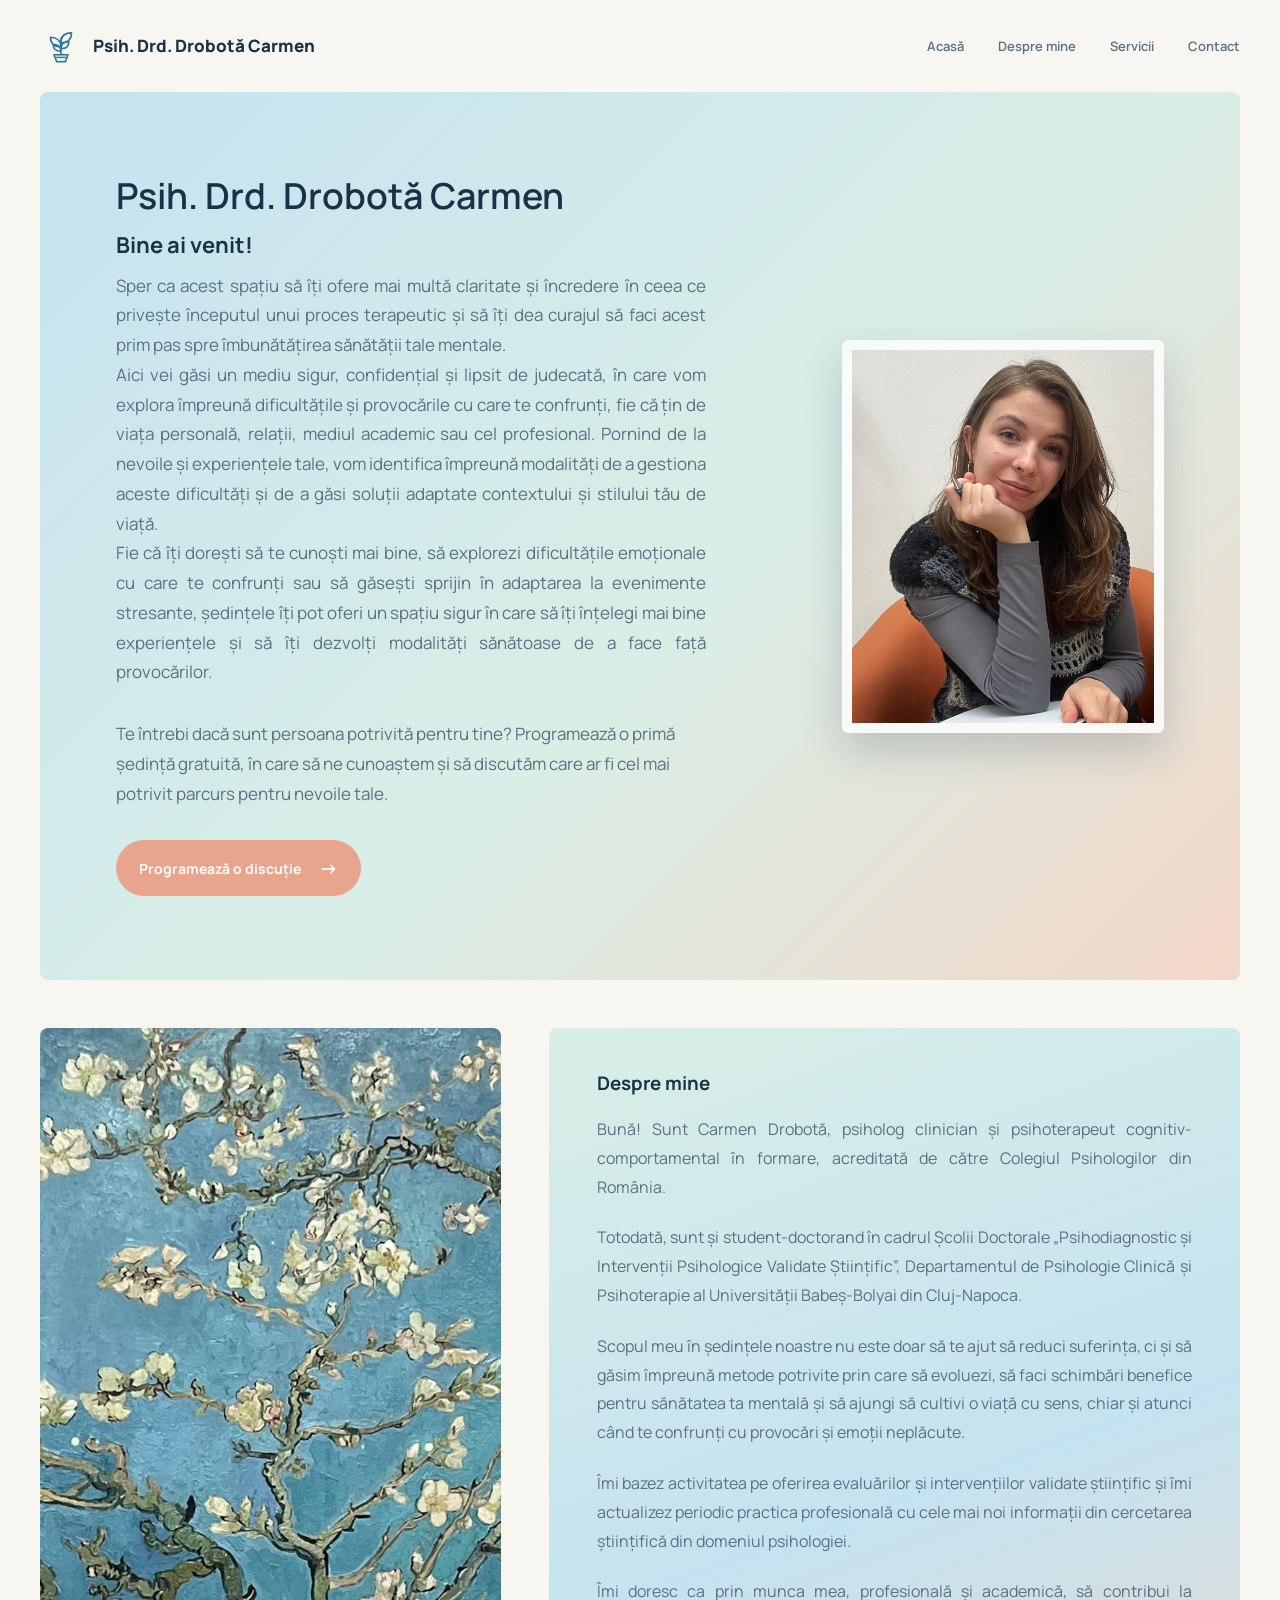
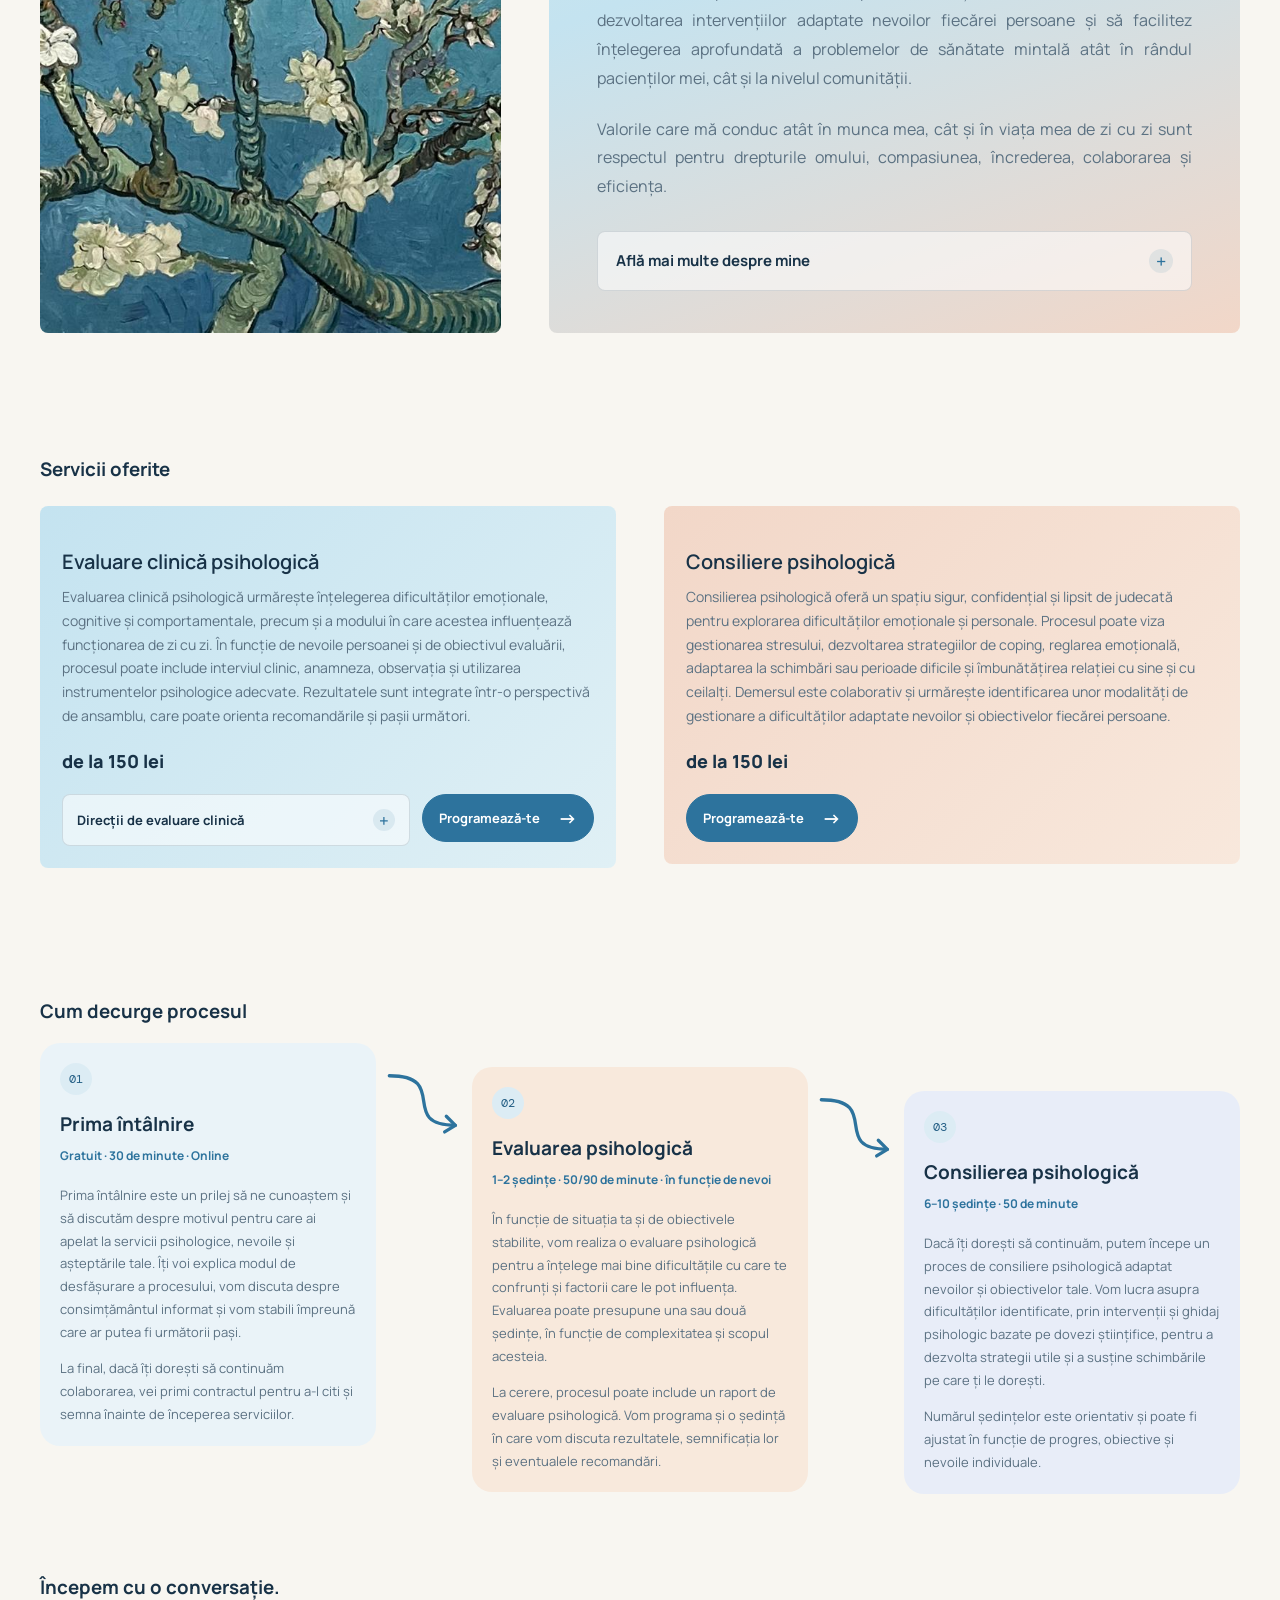
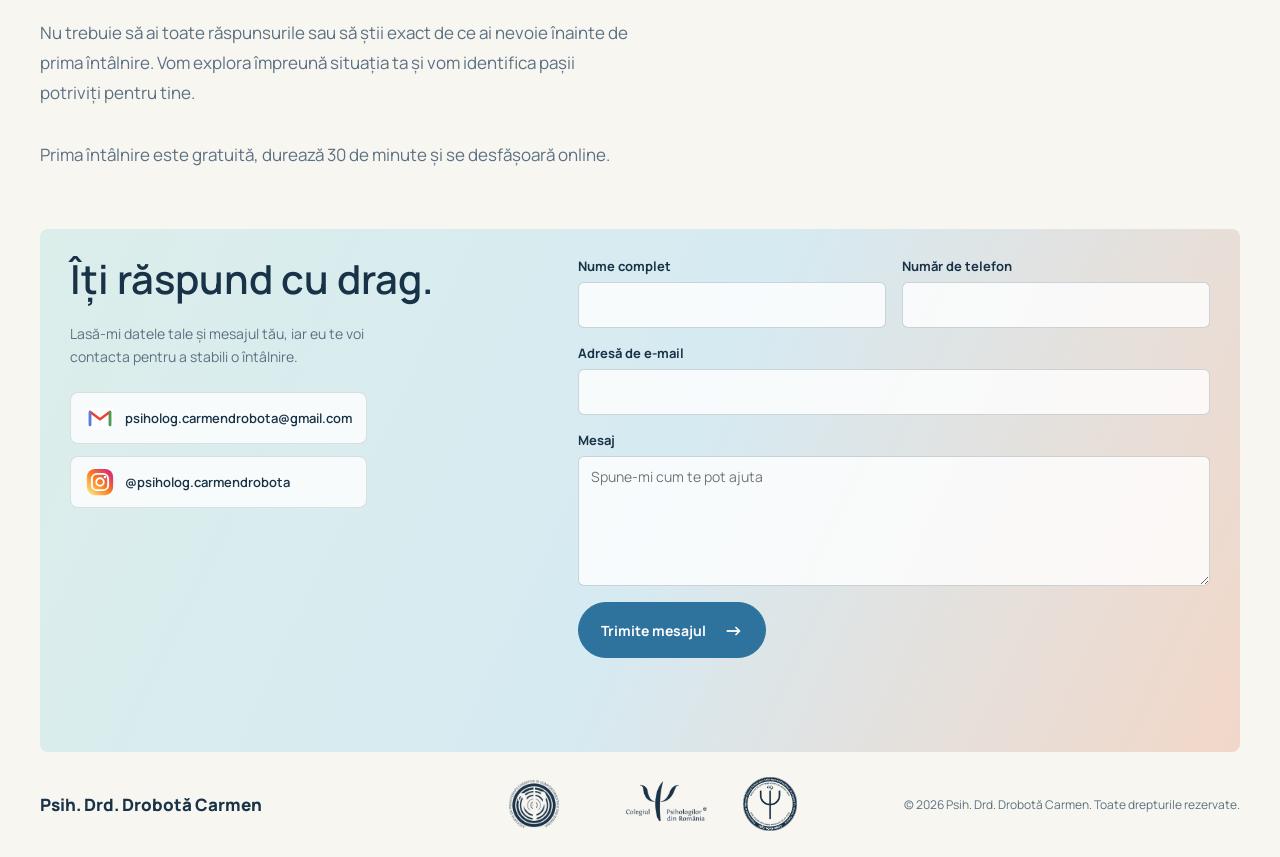
==== index.html @ e12f10bd "Initial commit" ====
<!doctype html>
<html lang="ro">
<head>
  <meta charset="utf-8">
  <meta name="viewport" content="width=device-width, initial-scale=1">
  <meta name="description" content="Sprijin psihologic într-un spațiu sigur și fără judecată.">
  <title>Psih. Drd. Drobotă Carmen</title>
  <link rel="stylesheet" href="css/styles.css">
  <script src="js/script.js" defer></script>
</head>
<body class="single-page">
  <header class="site-header">
    <a class="wordmark" href="#home" aria-label="Psih. Drd. Drobotă Carmen - pagina principală"><svg class="wordmark-plant" viewBox="0 0 48 48" aria-hidden="true"><path d="M24 34V15M24 25c-8 0-12-4-12-11 7 0 12 4 12 11ZM24 20c0-7 4-11 12-11 0 7-4 11-12 11ZM24 30c-6 0-9-3-9-8 5 0 9 3 9 8ZM24 27c0-5 3-8 9-8 0 5-3 8-9 8Z" fill="none" stroke="#2d739d" stroke-linecap="round" stroke-linejoin="round" stroke-width="1.8"/><path d="m16 34 3 8h10l3-8H16Z" fill="#d9eee6" stroke="#2d739d" stroke-linejoin="round" stroke-width="1.8"/><path d="M19 37h10" fill="none" stroke="#2d739d" stroke-linecap="round" stroke-width="1.4"/></svg><span class="wordmark-name">Psih. Drd. Drobotă Carmen</span></a>
    <button class="menu-toggle" type="button" aria-expanded="false" aria-controls="primary-navigation">
      <span class="menu-toggle-label">Meniu</span>
      <span class="menu-toggle-icon" aria-hidden="true"></span>
    </button>
    <nav class="primary-navigation" id="primary-navigation" aria-label="Navigare principală">
      <a href="#home">Acasă</a>
      <a href="#about">Despre mine</a>
      <a href="#services">Servicii</a>
      <a href="#contact">Contact</a>
    </nav>
  </header>

  <main>
    <section class="page-intro home-intro" id="home">
      <div class="home-copy">
        <h2 data-reveal="left">Psih. Drd. Drobotă Carmen</h2>
        <p class="home-welcome">Bine ai venit!</p>
        <div class="home-description" data-reveal>
          <p class="intro-copy">Sper ca acest spațiu să îți ofere mai multă claritate și încredere în ceea ce privește începutul unui proces terapeutic și să îți dea curajul să faci acest prim pas spre îmbunătățirea sănătății tale mentale.</p>
          <p class="intro-copy">Aici vei găsi un mediu sigur, confidențial și lipsit de judecată, în care vom explora împreună dificultățile și provocările cu care te confrunți, fie că țin de viața personală, relații, mediul academic sau cel profesional. Pornind de la nevoile și experiențele tale, vom identifica împreună modalități de a gestiona aceste dificultăți și de a găsi soluții adaptate contextului și stilului tău de viață.</p>
          <p class="intro-copy">Fie că îți dorești să te cunoști mai bine, să explorezi dificultățile emoționale cu care te confrunți sau să găsești sprijin în adaptarea la evenimente stresante, ședințele îți pot oferi un spațiu sigur în care să îți înțelegi mai bine experiențele și să îți dezvolți modalități sănătoase de a face față provocărilor.</p>
        </div>
        <p class="intro-copy" data-reveal>Te întrebi dacă sunt persoana potrivită pentru tine? Programează o primă ședință gratuită, în care să ne cunoaștem și să discutăm care ar fi cel mai potrivit parcurs pentru nevoile tale.</p>
        <a class="text-link" data-reveal href="#contact-form">Programează o discuție <span aria-hidden="true">→</span></a>
      </div>
      <img class="portrait-image" data-reveal="right" src="images/IMG_1.jpeg" alt="Psih. Drd. Drobotă Carmen, psiholog">
    </section>

    <div class="about-layout" id="about">
      <img class="about-image" data-reveal="left" src="images/IMG_3.jpeg" alt="Pictură cu ramuri înflorite pe fundal albastru">
      <section class="page-intro about-intro" data-reveal>
        <h3>Despre mine</h3>
        <div class="about-biography">
          <p>Bună! Sunt Carmen Drobotă, psiholog clinician și psihoterapeut cognitiv-comportamental în formare, acreditată de către Colegiul Psihologilor din România.</p>
          <p>Totodată, sunt și student-doctorand în cadrul Școlii Doctorale „Psihodiagnostic și Intervenții Psihologice Validate Științific”, Departamentul de Psihologie Clinică și Psihoterapie al Universității Babeș-Bolyai din Cluj-Napoca.</p>
          <p>Scopul meu în ședințele noastre nu este doar să te ajut să reduci suferința, ci și să găsim împreună metode potrivite prin care să evoluezi, să faci schimbări benefice pentru sănătatea ta mentală și să ajungi să cultivi o viață cu sens, chiar și atunci când te confrunți cu provocări și emoții neplăcute.</p>
          <p>Îmi bazez activitatea pe oferirea evaluărilor și intervențiilor validate științific și îmi actualizez periodic practica profesională cu cele mai noi informații din cercetarea științifică din domeniul psihologiei.</p>
          <p>Îmi doresc ca prin munca mea, profesională și academică, să contribui la dezvoltarea intervențiilor adaptate nevoilor fiecărei persoane și să facilitez înțelegerea aprofundată a problemelor de sănătate mintală atât în rândul pacienților mei, cât și la nivelul comunității.</p>
          <p>Valorile care mă conduc atât în munca mea, cât și în viața mea de zi cu zi sunt respectul pentru drepturile omului, compasiunea, încrederea, colaborarea și eficiența.</p>
        </div>
        <div class="about-details" aria-label="Mai multe informații despre mine">
          <details class="about-detail">
            <summary>Află mai multe despre mine</summary>
            <div class="about-detail-content">
              <h4>Educație</h4>
              <p>Doctorat în psihologie – Universitatea Babeș-Bolyai, Cluj-Napoca, în curs</p>
              <p>Masterat în Tehnici Psihologice pentru Controlul Comportamentului și Dezvoltarea Potențialului Uman – Universitatea Babeș-Bolyai, 2024–2026</p>
              <p>Licență în Psihologie – Universitatea Babeș-Bolyai, 2021–2024</p>
              <h4>Formare profesională</h4>
              <p>Urmez formarea în psihoterapie cognitiv-comportamentală în cadrul Asociației de Psihoterapii Cognitive și Comportamentale din România (APCCR), cu interes pentru intervențiile validate științific și aplicarea lor în practica psihologică.</p>
              <h4>Experiență profesională</h4>
              <p>Din 2024, sunt psiholog voluntar în cadrul Clinicii Universitare de Psihologie Babeș-Bolyai PsyTech, unde mă implic în activități de evaluare psihologică și în programe de intervenție asistate de tehnologie. În acest context, am avut ocazia să lucrez cu persoane care se confruntă cu diverse dificultăți de sănătate mintală sau de adaptare la stres, în special studenți și angajați ai Universității Babeș-Bolyai. Experiența mi-a oferit oportunitatea de a contribui la sprijinirea acestora și de a mă familiariza cu modalități de intervenție psihologică bazate pe dovezi științifice.</p>
              <h4>Interese de cercetare</h4>
              <p>Interesele mele vizează înțelegerea și îmbunătățirea sănătății mintale, cu accent pe:</p>
              <ul>
                <li>Reglarea emoțională și rolul acesteia în apariția și menținerea dificultăților emoționale;</li>
                <li>Inflamația și mecanismele neuronale implicate în tulburările emoționale, precum depresia și anxietatea;</li>
                <li>Comportamentele de risc și mecanismele psihologice care contribuie la apariția acestora;</li>
                <li>Intervențiile psihologice digitale, cu accent pe dezvoltarea unor soluții accesibile, care să faciliteze accesul la servicii de sănătate mintală.</li>
              </ul>
            </div>
          </details>
        </div>
      </section>
    </div>
    <section class="content-section services-section" id="services">
      <div class="section-heading" data-reveal><h3>Servicii oferite</h3></div>
      <div class="service-grid">
        <article class="service-item" data-reveal><h3>Evaluare clinică psihologică</h3><p>Evaluarea clinică psihologică urmărește înțelegerea dificultăților emoționale, cognitive și comportamentale, precum și a modului în care acestea influențează funcționarea de zi cu zi. În funcție de nevoile persoanei și de obiectivul evaluării, procesul poate include interviul clinic, anamneza, observația și utilizarea instrumentelor psihologice adecvate. Rezultatele sunt integrate într-o perspectivă de ansamblu, care poate orienta recomandările și pașii următori.</p><p class="service-price">de la 150 lei</p><div class="service-actions"><details class="service-detail"><summary>Direcții de evaluare clinică</summary><div class="service-detail-content"><h4>Screening și evaluarea simptomelor tulburărilor mintale</h4><p>Explorarea simptomelor asociate dificultăților precum anxietatea, depresia și alte manifestări relevante clinic, cu accent pe natura, intensitatea și impactul acestora asupra vieții cotidiene. Evaluarea contribuie la clarificarea dificultăților și la identificarea nevoilor de sprijin sau a oportunității unei evaluări suplimentare.</p><h4>Evaluarea personalității și a trăsăturilor dezadaptative</h4><p>Explorarea tiparelor de gândire, emoție și comportament, a relației cu sine și cu ceilalți și a modului în care acestea influențează adaptarea personală și interpersonală. Atunci când este relevant, evaluarea poate viza trăsături asociate tulburărilor de personalitate, pentru o mai bună înțelegere a dificultăților și formularea unor recomandări adecvate.</p><h4>Evaluarea ADHD la adulți</h4><p>Investigarea dificultăților de atenție, organizare, gestionare a timpului și control al impulsurilor, prin explorarea manifestărilor din copilărie și din prezent și a impactului lor asupra funcționării cotidiene. În funcție de obiectivul evaluării, poate fi utilizat interviul structurat DIVA-5, alături de interviul clinic și analiza altor posibile explicații ale dificultăților.</p></div></details><a class="text-link service-contact-link" href="#contact-form">Programează-te <span aria-hidden="true">→</span></a></div></article>
        <article class="service-item" data-reveal><h3>Consiliere psihologică</h3><p>Consilierea psihologică oferă un spațiu sigur, confidențial și lipsit de judecată pentru explorarea dificultăților emoționale și personale. Procesul poate viza gestionarea stresului, dezvoltarea strategiilor de coping, reglarea emoțională, adaptarea la schimbări sau perioade dificile și îmbunătățirea relației cu sine și cu ceilalți. Demersul este colaborativ și urmărește identificarea unor modalități de gestionare a dificultăților adaptate nevoilor și obiectivelor fiecărei persoane.</p><p class="service-price">de la 150 lei</p><div class="service-actions"><a class="text-link service-contact-link" href="#contact-form">Programează-te <span aria-hidden="true">→</span></a></div></article>
      </div>
      <section class="process-section" aria-labelledby="process-heading">
        <div class="section-heading" data-reveal><h3 id="process-heading">Cum decurge procesul</h3></div>
        <ol class="process-steps">
          <li class="process-step" data-reveal>
            <span class="process-number" aria-hidden="true">01</span>
            <h3>Prima întâlnire</h3>
            <p class="process-meta">Gratuit · 30 de minute · Online</p>
            <p>Prima întâlnire este un prilej să ne cunoaștem și să discutăm despre motivul pentru care ai apelat la servicii psihologice, nevoile și așteptările tale. Îți voi explica modul de desfășurare a procesului, vom discuta despre consimțământul informat și vom stabili împreună care ar putea fi următorii pași.</p>
            <p>La final, dacă îți dorești să continuăm colaborarea, vei primi contractul pentru a-l citi și semna înainte de începerea serviciilor.</p>
          </li>
          <li class="process-step" data-reveal>
            <span class="process-number" aria-hidden="true">02</span>
            <h3>Evaluarea psihologică</h3>
            <p class="process-meta">1–2 ședințe · 50/90 de minute · în funcție de nevoi</p>
            <p>În funcție de situația ta și de obiectivele stabilite, vom realiza o evaluare psihologică pentru a înțelege mai bine dificultățile cu care te confrunți și factorii care le pot influența. Evaluarea poate presupune una sau două ședințe, în funcție de complexitatea și scopul acesteia.</p>
            <p>La cerere, procesul poate include un raport de evaluare psihologică. Vom programa și o ședință în care vom discuta rezultatele, semnificația lor și eventualele recomandări.</p>
          </li>
          <li class="process-step" data-reveal>
            <span class="process-number" aria-hidden="true">03</span>
            <h3>Consilierea psihologică</h3>
            <p class="process-meta">6–10 ședințe · 50 de minute </p>
            <p>Dacă îți dorești să continuăm, putem începe un proces de consiliere psihologică adaptat nevoilor și obiectivelor tale. Vom lucra asupra dificultăților identificate, prin intervenții și ghidaj psihologic bazate pe dovezi științifice, pentru a dezvolta strategii utile și a susține schimbările pe care ți le dorești.</p>
            <p>Numărul ședințelor este orientativ și poate fi ajustat în funcție de progres, obiective și nevoile individuale.</p>
          </li>
        </ol>
      </section>
    </section>

    <section class="page-intro contact-intro" id="contact">
      <h3 data-reveal="left">Începem cu o conversație.</h3>
      <p class="intro-copy" data-reveal>Nu trebuie să ai toate răspunsurile sau să știi exact de ce ai nevoie înainte de prima întâlnire. Vom explora împreună situația ta și vom identifica pașii potriviți pentru tine.</p>
      <p class="intro-copy" data-reveal>Prima întâlnire este gratuită, durează 30 de minute și se desfășoară online.</p>
    </section>
    <section class="content-section contact-section" id="contact-form">
      <div class="contact-details" data-reveal="left">
        <div class="section-heading"><h2>Îți răspund cu drag.</h2></div>
        <p class="appointment-note">Lasă-mi datele tale și mesajul tău, iar eu te voi contacta pentru a stabili o întâlnire.</p>
        <div class="contact-methods">
          <a class="contact-social-link" href="mailto:psiholog.carmendrobota@gmail.com" aria-label="Trimite e-mail la psiholog.carmendrobota@gmail.com" title="Gmail">
            <svg class="brand-logo gmail-logo" viewBox="0 0 48 48" aria-hidden="true">
              <rect x="3" y="7" width="42" height="34" rx="7" fill="#fff" />
              <path d="M8 35V14l16 12 16-12v21" fill="none" stroke="#EA4335" stroke-width="4" stroke-linecap="round" stroke-linejoin="round" />
              <path d="M8 15v20" fill="none" stroke="#4285F4" stroke-width="4" stroke-linecap="round" />
              <path d="M40 15v20" fill="none" stroke="#34A853" stroke-width="4" stroke-linecap="round" />
            </svg>
            <span>psiholog.carmendrobota@gmail.com</span>
          </a>
          <a class="contact-social-link" href="https://www.instagram.com/psiholog.carmendrobota/" target="_blank" rel="noopener noreferrer" aria-label="Instagram @psiholog.carmendrobota" title="Instagram">
            <svg class="brand-logo instagram-logo" viewBox="0 0 48 48" aria-hidden="true">
              <defs>
                <linearGradient id="instagram-gradient" x1="7" y1="41" x2="41" y2="7" gradientUnits="userSpaceOnUse">
                  <stop stop-color="#FEDA75" />
                  <stop offset="0.48" stop-color="#FA7E1E" />
                  <stop offset="1" stop-color="#D62976" />
                </linearGradient>
              </defs>
              <rect x="3" y="3" width="42" height="42" rx="13" fill="url(#instagram-gradient)" />
              <rect x="11" y="11" width="26" height="26" rx="8" fill="none" stroke="#fff" stroke-width="3" />
              <circle cx="24" cy="24" r="6" fill="none" stroke="#fff" stroke-width="3" />
              <circle cx="32" cy="16" r="2" fill="#fff" />
            </svg>
            <span>@psiholog.carmendrobota</span>
          </a>
        </div>
      </div>
      <form class="appointment-form" data-reveal="right" action="https://formsubmit.co/steopoaiea@gmail.com" method="post" novalidate>
        <input type="hidden" name="_subject" value="Mesaj nou de pe site">
        <div class="form-field">
          <label for="contact-name">Nume complet</label>
          <input id="contact-name" name="Nume" type="text" autocomplete="name" required>
          <span class="form-error" role="alert" hidden>Adaugă numele.</span>
        </div>
        <div class="form-field">
          <label for="contact-phone">Număr de telefon</label>
          <input id="contact-phone" name="Telefon" type="tel" autocomplete="tel" required>
          <span class="form-error" role="alert" hidden>Adaugă numărul de telefon.</span>
        </div>
        <div class="form-field form-field-wide">
          <label for="contact-email">Adresă de e-mail</label>
          <input id="contact-email" name="email" type="email" autocomplete="email" required>
          <span class="form-error" role="alert" hidden>Adaugă adresa de e-mail.</span>
        </div>
        <div class="form-field form-field-wide">
          <label for="contact-message">Mesaj</label>
          <textarea id="contact-message" name="Mesaj" rows="5" placeholder="Spune-mi cum te pot ajuta" required></textarea>
        </div>
        <button class="text-link form-submit" type="submit">Trimite mesajul <span aria-hidden="true">→</span></button>
        <p class="form-status form-field-wide" role="status" aria-live="polite"></p>
      </form>
    </section>
  </main>

  <footer class="site-footer">
    <a class="wordmark" href="#home"><span class="wordmark-name">Psih. Drd. Drobotă Carmen</span></a>
    <div class="footer-meta">
      <div class="footer-logos" aria-label="Logo-uri colaborări">
        <img src="images/IMG_logo_1.png" alt="Logo colaborare 1" loading="lazy">
        <img src="images/IMG_logo_2.png" alt="Logo colaborare 2" loading="lazy">
        <img src="images/IMG_logo_3.png" alt="Departamentul de Psihologie Clinică și Psihoterapie, Universitatea Babeș-Bolyai" loading="lazy">
      </div>
      <p>© <span data-year></span> Psih. Drd. Drobotă Carmen. Toate drepturile rezervate.</p>
    </div>
  </footer>
</body>
</html>
---- css/styles.css ----
@import url('https://fonts.googleapis.com/css2?family=DM+Mono:wght@400;500&family=Manrope:wght@400;500;600;700;800&display=swap');

:root {
  color-scheme: light;
  --ink: #183247;
  --muted: #5b7182;
  --paper: #f8f6f1;
  --line: #d9e0e2;
  --coral: #e8a58d;
  --accent: #2d739d;
  --panel-radius: 8px;
  --mono: 'DM Mono', monospace;
  --sans: 'Manrope', sans-serif;
}

* { box-sizing: border-box; }

html { scroll-behavior: smooth; }

body {
  margin: 0;
  color: var(--ink);
  background-color: var(--paper);
  font-family: var(--sans);
  -webkit-font-smoothing: antialiased;
}

a { color: inherit; }

.site-header, .site-footer {
  display: flex;
  align-items: center;
  justify-content: space-between;
  width: min(100% - 80px, 1280px);
  margin: 0 auto;
}

.site-header { min-height: 92px; }
.single-page .site-header { position: sticky; z-index: 10; top: 0; background: var(--paper); }
.single-page main [id] { scroll-margin-top: 110px; }
.single-page .home-intro { margin-bottom: 48px; }
.single-page .about-intro { margin-bottom: 48px; }

.wordmark { display: flex; max-width: 320px; align-items: center; gap: 11px; overflow-wrap: anywhere; font-size: 17px; font-weight: 800; line-height: 1.25; text-decoration: none; letter-spacing: 0; }
.wordmark-name { min-width: 0; }
.wordmark .wordmark-name > span { color: var(--accent); }
.wordmark-plant { display: block; width: 42px; height: 46px; flex: 0 0 42px; }

.primary-navigation { display: flex; align-items: center; gap: 34px; }
.primary-navigation a { color: var(--muted); font-size: 13px; font-weight: 600; text-decoration: none; transition: color 160ms ease; }
.primary-navigation a:hover, .primary-navigation a[aria-current="page"] { color: var(--ink); }
.primary-navigation a[aria-current="page"] { text-decoration: underline; text-decoration-color: var(--accent); text-underline-offset: 6px; }

.menu-toggle { display: none; }

.page-intro, .content-section { width: min(100% - 80px, 1280px); margin: 0 auto; }
.page-intro { padding: 118px 0 126px; border-radius: var(--panel-radius); }
.home-intro { min-height: 590px; display: grid; grid-template-columns: minmax(0, 1.35fr) minmax(280px, 0.65fr); align-items: center; gap: 56px; padding: 84px clamp(24px, 6vw, 76px); background: linear-gradient(135deg, #c4e3f0 0%, #d9eee6 56%, #f2d7c8 100%); }
.about-intro { background: linear-gradient(160deg, #d9eee6 0%, #c4e3f0 52%, #f2d7c8 100%); }
.contact-intro { border-radius: 0; background: transparent; }
.page-intro:not(.home-intro) { display: flex; min-height: 440px; flex-direction: column; align-items: flex-start; justify-content: center; padding: 72px clamp(24px, 6vw, 76px); }
.page-intro.contact-intro { min-height: 0; justify-content: flex-start; padding: 32px 0 28px; }
.about-layout { display: grid; width: min(100% - 80px, 1280px); grid-template-columns: minmax(280px, 0.8fr) minmax(0, 1.2fr); align-items: stretch; gap: 48px; margin: 0 auto 48px; }
.about-image { display: block; width: 100%; height: 100%; min-height: 640px; border-radius: var(--panel-radius); object-fit: cover; object-position: center; }
.page-intro.about-intro { width: 100%; min-height: 0; margin: 0; align-items: flex-start; padding: 42px clamp(24px, 4vw, 48px); }
.about-intro h2 { max-width: 720px; margin-bottom: 20px; font-size: clamp(38px, 5vw, 64px); }
.about-intro .intro-copy { margin-bottom: 0; }
.home-copy { max-width: 700px; min-width: 0; }
.home-copy > h2 { max-width: none; margin-bottom: 16px; font-size: clamp(18px, 2.8vw, 38px); white-space: nowrap; }
.home-description { margin-bottom: 32px; text-align: justify; }
.home-description .intro-copy { margin-bottom: 0; }
.home-intro h1 { max-width: 680px; font-size: clamp(42px, 5vw, 64px); }
.home-welcome { margin: 0 0 12px; color: var(--ink); font-size: clamp(14px, 1.8vw, 22px); font-weight: 700; line-height: 1.2; animation: welcome-slide-in 700ms ease-out both; }
@keyframes welcome-slide-in {
  from { transform: translateX(-36px); }
  to { transform: translateX(0); }
}
[data-reveal] { --reveal-delay: 0ms; }
.service-item:nth-child(2) { --reveal-delay: 100ms; }
.service-item:nth-child(3) { --reveal-delay: 200ms; }
.motion-ready [data-reveal] {
  opacity: 0;
  transform: translateY(24px);
  transition: opacity 700ms ease, transform 700ms cubic-bezier(0.2, 0.7, 0.2, 1);
  transition-delay: var(--reveal-delay);
}
.motion-ready [data-reveal="left"] { transform: translateX(-28px); }
.motion-ready [data-reveal="right"] { transform: translateX(28px); }
.motion-ready [data-reveal].is-visible { opacity: 1; transform: translate(0); }
.portrait-image { display: block; width: min(100%, 390px); aspect-ratio: 0.82; justify-self: end; border: 10px solid rgba(255, 255, 255, 0.78); border-radius: 6px; box-shadow: 0 18px 42px rgba(24, 50, 71, 0.2); object-fit: cover; object-position: center; }
.eyebrow { margin: 0 0 20px; color: #50758d; font-family: var(--mono); font-size: 11px; text-transform: uppercase; }
h1, h2, h3, p { margin-top: 0; }
h1, h2, h3, .intro-copy, .section-copy, .service-item p { overflow-wrap: anywhere; }
h1 { max-width: 820px; margin-bottom: 24px; font-size: clamp(48px, 7vw, 92px); font-weight: 600; line-height: 1.02; letter-spacing: 0; }
.page-intro:not(.home-intro) h1 { max-width: 800px; font-size: clamp(42px, 5.5vw, 68px); }
.intro-copy { max-width: 590px; margin-bottom: 32px; color: var(--muted); font-size: 17px; line-height: 1.75; }
.text-link {
  display: inline-flex;
  align-items: center;
  gap: 18px;
  padding: 14px 22px;
  border: 1px solid var(--accent);
  border-radius: 999px;
  background: var(--accent);
  color: #fff;
  font-size: 14px;
  font-weight: 700;
  text-decoration: none;
  transition: box-shadow 160ms ease, background-color 160ms ease;
}
.text-link:hover { background: #245f85; box-shadow: 0 5px 14px rgba(24, 50, 71, 0.2); }
.text-link:active { background: #1f536f; }
.text-link:focus-visible { outline: 3px solid #8ab7d2; outline-offset: 4px; }
.text-link span { color: inherit; font-size: 19px; }
.home-copy > .text-link { border-color: #e8a58d; background: #e8a58d; color: #fff; }
.home-copy > .text-link:hover { border-color: #d78d74; background: #d78d74; }

.content-section { padding: 75px 0 110px; border-top: 1px solid var(--line); }
.content-section.services-section { padding-bottom: 48px; border-top: 0; }
.services-section > .section-heading { display: block; margin-bottom: 24px; }
.services-section > .section-heading h3 { margin-bottom: 0; }
.section-heading { display: grid; grid-template-columns: minmax(130px, 0.34fr) 1fr; align-items: baseline; gap: 24px; margin-bottom: 46px; }
.section-heading .eyebrow { margin: 0; }
h2 { max-width: 650px; margin-bottom: 0; font-size: clamp(32px, 4vw, 52px); font-weight: 600; line-height: 1.12; }
.page-list { margin-left: 28%; border-top: 1px solid var(--line); }
.page-list a { display: grid; grid-template-columns: 56px 1fr 28px; align-items: center; min-height: 76px; border-bottom: 1px solid var(--line); text-decoration: none; }
.page-list a > span:first-child, .service-item > span { color: var(--muted); font-family: var(--mono); font-size: 11px; }
.page-list strong { font-size: 19px; font-weight: 600; }
.list-arrow { color: var(--accent); font-size: 20px; }

.section-copy { max-width: 620px; margin: 0 0 0 28%; padding: 24px; border-left: 4px solid var(--accent); border-radius: var(--panel-radius); background: linear-gradient(105deg, #d4e9f4, #cde7e3); color: var(--muted); font-size: 17px; line-height: 1.8; }
.about-biography { width: 100%; color: var(--muted); font-size: 16px; line-height: 1.8; text-align: justify; }
.about-biography p { margin-bottom: 22px; }
.about-biography p:last-child { margin-bottom: 0; }
.about-details { width: 100%; margin-top: 30px; }
.about-detail { overflow: hidden; border: 1px solid rgba(24, 50, 71, 0.14); border-radius: var(--panel-radius); background: rgba(255, 255, 255, 0.55); }
.about-detail summary { display: flex; min-height: 58px; align-items: center; justify-content: space-between; gap: 16px; padding: 16px 18px; color: var(--ink); font-size: 15px; font-weight: 700; cursor: pointer; list-style: none; }
.about-detail summary::-webkit-details-marker { display: none; }
.about-detail summary::after { display: grid; width: 24px; height: 24px; flex: 0 0 24px; place-items: center; border-radius: 50%; background: rgba(45, 115, 157, 0.1); color: var(--accent); content: '+'; font-size: 18px; font-weight: 500; transition: transform 180ms ease; }
.about-detail[open] summary::after { transform: rotate(45deg); }
.about-detail summary:focus-visible { outline: 3px solid var(--accent); outline-offset: -3px; }
.about-detail-content { padding: 0 18px 18px; color: var(--muted); font-size: 14px; line-height: 1.75; }
.about-detail-content h4 { margin: 18px 0 6px; color: var(--ink); font-size: 14px; }
.about-detail-content h4:first-child { margin-top: 0; }
.about-detail-content p { margin: 0 0 12px; }
.about-detail-content p:last-child { margin-bottom: 0; }
.about-detail-content ul { display: grid; gap: 8px; margin: 0; padding-left: 22px; }
.service-grid { display: grid; grid-template-columns: repeat(2, minmax(0, 1fr)); align-items: start; gap: 48px; }
.service-item { display: flex; min-width: 0; flex-direction: column; padding: 22px; border-radius: var(--panel-radius); }
.service-item { transition: transform 220ms ease, box-shadow 220ms ease; }
.service-item:hover { transform: translateY(-5px); box-shadow: 0 12px 28px rgba(24, 50, 71, 0.12); }
.motion-ready .service-item { transition: opacity 700ms ease, transform 700ms cubic-bezier(0.2, 0.7, 0.2, 1), box-shadow 220ms ease; }
.motion-ready .service-item.is-visible:hover { transform: translateY(-5px); }
.service-item:nth-child(1) { background: linear-gradient(135deg, #c4e3f0, #e0f0f5); }
.service-item:nth-child(2) { background: linear-gradient(135deg, #f2d7c8, #f8e8dc); }
.service-item:nth-child(3) { background: linear-gradient(135deg, #f2d7c8, #f8e8dc); }
.service-item h3 { margin: 20px 0 10px; font-size: 20px; font-weight: 600; }
.service-item p { margin-bottom: 0; color: var(--muted); font-size: 14px; line-height: 1.7; }
.service-detail { margin-top: 18px; border: 1px solid rgba(24, 50, 71, 0.14); border-radius: var(--panel-radius); background: rgba(255, 255, 255, 0.55); }
.service-detail summary { display: flex; min-height: 50px; align-items: center; justify-content: space-between; gap: 12px; padding: 12px 14px; color: var(--ink); font-size: 13px; font-weight: 700; cursor: pointer; list-style: none; }
.service-detail summary::-webkit-details-marker { display: none; }
.service-detail summary::after { display: grid; width: 22px; height: 22px; flex: 0 0 22px; place-items: center; border-radius: 50%; background: rgba(45, 115, 157, 0.1); color: var(--accent); content: '+'; font-size: 17px; font-weight: 500; transition: transform 180ms ease; }
.service-detail[open] summary::after { transform: rotate(45deg); }
.service-detail summary:focus-visible { outline: 3px solid var(--accent); outline-offset: -3px; }
.service-detail-content { padding: 0 14px 14px; color: var(--muted); font-size: 13px; line-height: 1.7; }
.service-detail-content h4 { margin: 16px 0 6px; color: var(--ink); font-size: 13px; }
.service-detail-content h4:first-child { margin-top: 0; }
.service-detail-content p { margin: 0 0 12px; }
.service-detail-content p:last-child { margin-bottom: 0; }
.service-actions { display: flex; align-items: flex-start; justify-content: space-between; gap: 12px; margin-top: 18px; }
.service-actions .service-detail { min-width: 0; flex: 1 1 0; margin-top: 0; }
.service-actions .service-contact-link { flex: 0 0 auto; align-self: auto; margin: 0; }
.service-item .service-price { margin-top: auto; padding-top: 18px; color: var(--ink); font-size: 18px; font-weight: 800; }
.service-contact-link { align-self: flex-end; margin-top: 16px; padding: 10px 16px; font-size: 13px; }
.process-section { margin-top: 72px; padding-top: 58px; }
.process-section > .section-heading { display: block; margin-bottom: 12px; }
.process-section > .section-heading h2 { font-size: clamp(28px, 3.4vw, 42px); }
.process-intro { max-width: 700px; margin: 0 0 30px; color: var(--muted); font-size: 15px; line-height: 1.7; }
.process-steps { --process-gap: clamp(72px, 8vw, 96px); --process-arrow-width: clamp(56px, 6vw, 78px); display: grid; grid-template-columns: repeat(3, minmax(0, min(340px, calc((100% - 2 * var(--process-gap)) / 3)))); align-items: start; gap: var(--process-gap); margin: 0; padding: 0; list-style: none; }
.process-step { position: relative; width: 100%; min-width: 0; padding: 20px; border: 0; border-radius: 20px; background: #eaf3f8; }
.process-step:nth-child(2) { background: #f8e9dc; }
.process-step:nth-child(3) { background: #e8edf8; }
.process-step:nth-child(2) { margin-top: 24px; }
.process-step:nth-child(3) { margin-top: 48px; }
.process-step:not(:last-child)::after { position: absolute; z-index: 1; top: 12px; right: auto; left: calc(100% + (var(--process-gap) - var(--process-arrow-width)) / 2); width: var(--process-arrow-width); height: 96px; background: url("data:image/svg+xml,%3Csvg xmlns='http://www.w3.org/2000/svg' viewBox='0 0 92 82' fill='none'%3E%3Cpath d='M4 8C78 8 14 68 84 68' stroke='%232d739d' stroke-width='4' stroke-linecap='round'/%3E%3Cpath d='m73 57 11 11-13 8' stroke='%232d739d' stroke-width='4' stroke-linecap='round' stroke-linejoin='round'/%3E%3C/svg%3E") center / contain no-repeat; content: ''; }
.process-number { display: grid; width: 32px; height: 32px; place-items: center; margin-bottom: 16px; border-radius: 50%; background: #dcecf4; color: #245f85; font-family: var(--mono); font-size: 12px; }
.process-step h3 { margin-bottom: 8px; font-size: 19px; font-weight: 700; }
.process-step p { margin: 0 0 14px; color: var(--muted); font-size: 13px; line-height: 1.75; }
.process-step p:last-child { margin-bottom: 0; }
.process-step .process-meta { margin-bottom: 18px; color: var(--accent); font-size: 12px; font-weight: 700; }
.contact-section { display: grid; grid-template-columns: minmax(0, 0.85fr) minmax(0, 1.15fr); align-items: start; gap: 40px; min-height: 300px; padding: 28px 30px 58px; border-top: 0; border-radius: var(--panel-radius); background: linear-gradient(115deg, #dceeea 0%, #d6eaf2 52%, #f2d7c8 100%); }
.contact-details { min-width: 0; }
.contact-details .section-heading { display: block; margin-bottom: 20px; }
.contact-details .section-heading .eyebrow { margin-bottom: 12px; }
.contact-details h2 { font-size: clamp(28px, 3.2vw, 40px); }
.appointment-note { max-width: 350px; color: var(--muted); font-size: 14px; line-height: 1.65; }
.contact-methods { display: flex; width: fit-content; max-width: 100%; flex-direction: column; align-items: stretch; gap: 12px; margin: 24px 0 0; }
.contact-social-link { display: flex; align-items: center; gap: 10px; max-width: 100%; min-height: 52px; padding: 8px 14px; border: 1px solid rgba(24, 50, 71, 0.14); border-radius: var(--panel-radius); background: rgba(255, 255, 255, 0.78); color: var(--ink); font-size: 13px; font-weight: 600; overflow-wrap: anywhere; text-decoration: none; transition: box-shadow 160ms ease; }
.contact-social-link:hover { box-shadow: 0 5px 14px rgba(24, 50, 71, 0.2); }
.contact-social-link:focus-visible { outline: 3px solid var(--accent); outline-offset: 3px; }
.brand-logo { display: block; flex: 0 0 30px; width: 30px; height: 30px; }
.appointment-form { display: grid; min-width: 0; grid-template-columns: repeat(2, minmax(0, 1fr)); gap: 16px; }
.footer-meta { display: contents; }
.footer-logos { display: flex; align-items: center; justify-content: center; gap: 14px; }
.footer-logos img { display: block; width: auto; max-width: 130px; max-height: 54px; height: auto; object-fit: contain; }
.form-field { display: grid; min-width: 0; align-content: start; gap: 7px; }
.form-field label { font-size: 13px; font-weight: 700; }
.form-error { color: #9e3d35; font-size: 12px; }
.form-field input, .form-field textarea { width: 100%; min-width: 0; min-height: 46px; padding: 10px 12px; border: 1px solid rgba(24, 50, 71, 0.2); border-radius: 6px; background: rgba(255, 255, 255, 0.8); color: var(--ink); font: 14px var(--sans); }
.form-field textarea { min-height: 130px; resize: vertical; }
.form-field input:focus-visible, .form-field textarea:focus-visible { outline: 2px solid var(--accent); outline-offset: 2px; }
.form-field-wide { grid-column: 1 / -1; }
.form-submit { justify-self: start; font-family: var(--sans); cursor: pointer; }
.form-submit:disabled { cursor: wait; opacity: 0.7; }
.form-status { min-height: 1.5em; margin: 0; color: var(--muted); font-size: 13px; line-height: 1.5; }
.form-status[data-state="success"] { color: #286b50; }
.form-status[data-state="error"] { color: #9e3d35; }
.contact-page .site-header, .contact-page .site-footer { border-color: transparent; }

.site-footer { display: grid; grid-template-columns: minmax(0, 1fr) auto minmax(0, 1fr); min-height: 105px; }
.site-footer .footer-logos { grid-column: 2; }
.site-footer p { grid-column: 3; justify-self: end; }
.site-footer p { margin: 0; color: var(--muted); font-size: 12px; }

@media (max-width: 860px) {
  .site-footer { display: flex; flex-direction: column; justify-content: center; gap: 16px; padding: 24px 0; }
  .footer-meta { display: flex; flex-direction: column; align-items: center; gap: 12px; }
  .service-grid { gap: 24px; }
  .process-steps { --process-gap: 28px; grid-template-columns: 1fr; }
  .process-step:nth-child(2), .process-step:nth-child(3) { margin-top: 0; }
  .process-step:not(:last-child)::after { top: auto; right: auto; bottom: -27px; left: 22px; width: 22px; height: 26px; background: url("data:image/svg+xml,%3Csvg xmlns='http://www.w3.org/2000/svg' viewBox='0 0 22 26' fill='none'%3E%3Cpath d='M11 2v20m-7-7 7 7 7-7' stroke='%232d739d' stroke-width='2.5' stroke-linecap='round' stroke-linejoin='round'/%3E%3C/svg%3E") center / contain no-repeat; content: ''; }
  .site-header { position: relative; min-height: 74px; }
  .menu-toggle { display: inline-flex; align-items: center; gap: 10px; padding: 10px 0 10px 12px; border: 0; background: transparent; color: var(--ink); font: 600 13px var(--sans); cursor: pointer; }
  .menu-toggle-icon, .menu-toggle-icon::before, .menu-toggle-icon::after { display: block; width: 17px; height: 1px; background: currentColor; }
  .menu-toggle-icon { position: relative; }
  .menu-toggle-icon::before, .menu-toggle-icon::after { position: absolute; left: 0; content: ''; }
  .menu-toggle-icon::before { top: -5px; }
  .menu-toggle-icon::after { top: 5px; }
  .primary-navigation { position: absolute; z-index: 2; top: 73px; right: -20px; left: -20px; display: none; align-items: stretch; gap: 0; padding: 8px 20px 18px; border-bottom: 1px solid var(--line); background: var(--paper); }
  .primary-navigation.is-open { display: flex; flex-direction: column; }
  .primary-navigation a { padding: 13px 0; border-top: 1px solid var(--line); }
  .page-list, .section-copy, .service-grid, .contact-methods { margin-left: 0; }
  .about-layout { width: min(100% - 40px, 700px); grid-template-columns: 1fr; gap: 24px; }
  .about-image { height: 280px; min-height: 0; }
  .page-intro.about-intro { width: 100%; margin: 0; padding: 36px 24px; }
}

@media (max-width: 700px) {
  .site-header, .site-footer, .page-intro, .content-section { width: min(100% - 40px, 1280px); }
  .site-header { position: relative; min-height: 74px; }
  .single-page .site-header { position: sticky; }
  .single-page main [id] { scroll-margin-top: 90px; }
  .menu-toggle { display: inline-flex; align-items: center; gap: 10px; padding: 10px 0 10px 12px; border: 0; background: transparent; color: var(--ink); font: 600 13px var(--sans); cursor: pointer; }
  .menu-toggle-icon, .menu-toggle-icon::before, .menu-toggle-icon::after { display: block; width: 17px; height: 1px; background: currentColor; }
  .menu-toggle-icon { position: relative; }
  .menu-toggle-icon::before, .menu-toggle-icon::after { position: absolute; left: 0; content: ''; }
  .menu-toggle-icon::before { top: -5px; }
  .menu-toggle-icon::after { top: 5px; }
  .primary-navigation { position: absolute; z-index: 2; top: 73px; right: -20px; left: -20px; display: none; align-items: stretch; gap: 0; padding: 8px 20px 18px; border-bottom: 1px solid var(--line); background: var(--paper); }
  .primary-navigation.is-open { display: flex; flex-direction: column; }
  .primary-navigation a { padding: 13px 0; border-top: 1px solid var(--line); }
  .page-intro { padding: 86px 0 92px; }
  .page-intro:not(.home-intro) { min-height: 0; padding: 58px 24px 64px; }
  .page-intro.contact-intro { padding: 28px 0 20px; }
  .about-intro > .eyebrow { margin-top: 0; }
  .home-intro { min-height: 0; grid-template-columns: 1fr; gap: 42px; padding: 86px 24px 92px; }
  .home-copy > h2 { font-size: clamp(14px, 5vw, 27px); }
  .home-intro h1 { font-size: clamp(38px, 11vw, 54px); }
  .portrait-image { width: min(100%, 340px); aspect-ratio: 0.95; justify-self: center; }
  .wordmark { max-width: 225px; gap: 8px; font-size: 14px; }
  .wordmark-plant { width: 36px; height: 40px; flex-basis: 36px; }
  h1 { font-size: clamp(46px, 14vw, 68px); }
  .page-intro:not(.home-intro) h1 { font-size: clamp(36px, 10vw, 48px); }
  .intro-copy { font-size: 15px; }
  .content-section { padding: 55px 0 76px; }
  .contact-section { display: block; padding: 20px 22px 32px; }
  .appointment-form { grid-template-columns: 1fr; margin-top: 32px; }
  .section-heading { display: block; margin-bottom: 32px; }
  .section-heading .eyebrow { margin-bottom: 15px; }
  h2 { font-size: 36px; }
  .page-list, .section-copy, .service-grid, .contact-methods { margin-left: 0; }
  .about-biography { font-size: 15px; }
  .service-grid { grid-template-columns: 1fr; gap: 24px; }
  .service-item { min-height: 150px; }
  .service-actions { flex-direction: column; align-items: stretch; }
  .service-actions .service-contact-link { align-self: flex-start; }
  .site-footer { min-height: 92px; gap: 20px; }
  .site-footer .wordmark { width: max-content; max-width: none; font-size: 12px; white-space: nowrap; }
  .site-footer p { max-width: none; font-size: clamp(8px, 2.7vw, 10px); text-align: center; white-space: nowrap; line-height: 1.6; }
}

@media (prefers-reduced-motion: reduce) {
  *, *::before, *::after { scroll-behavior: auto !important; transition-duration: 0.01ms !important; animation-duration: 0.01ms !important; }
}
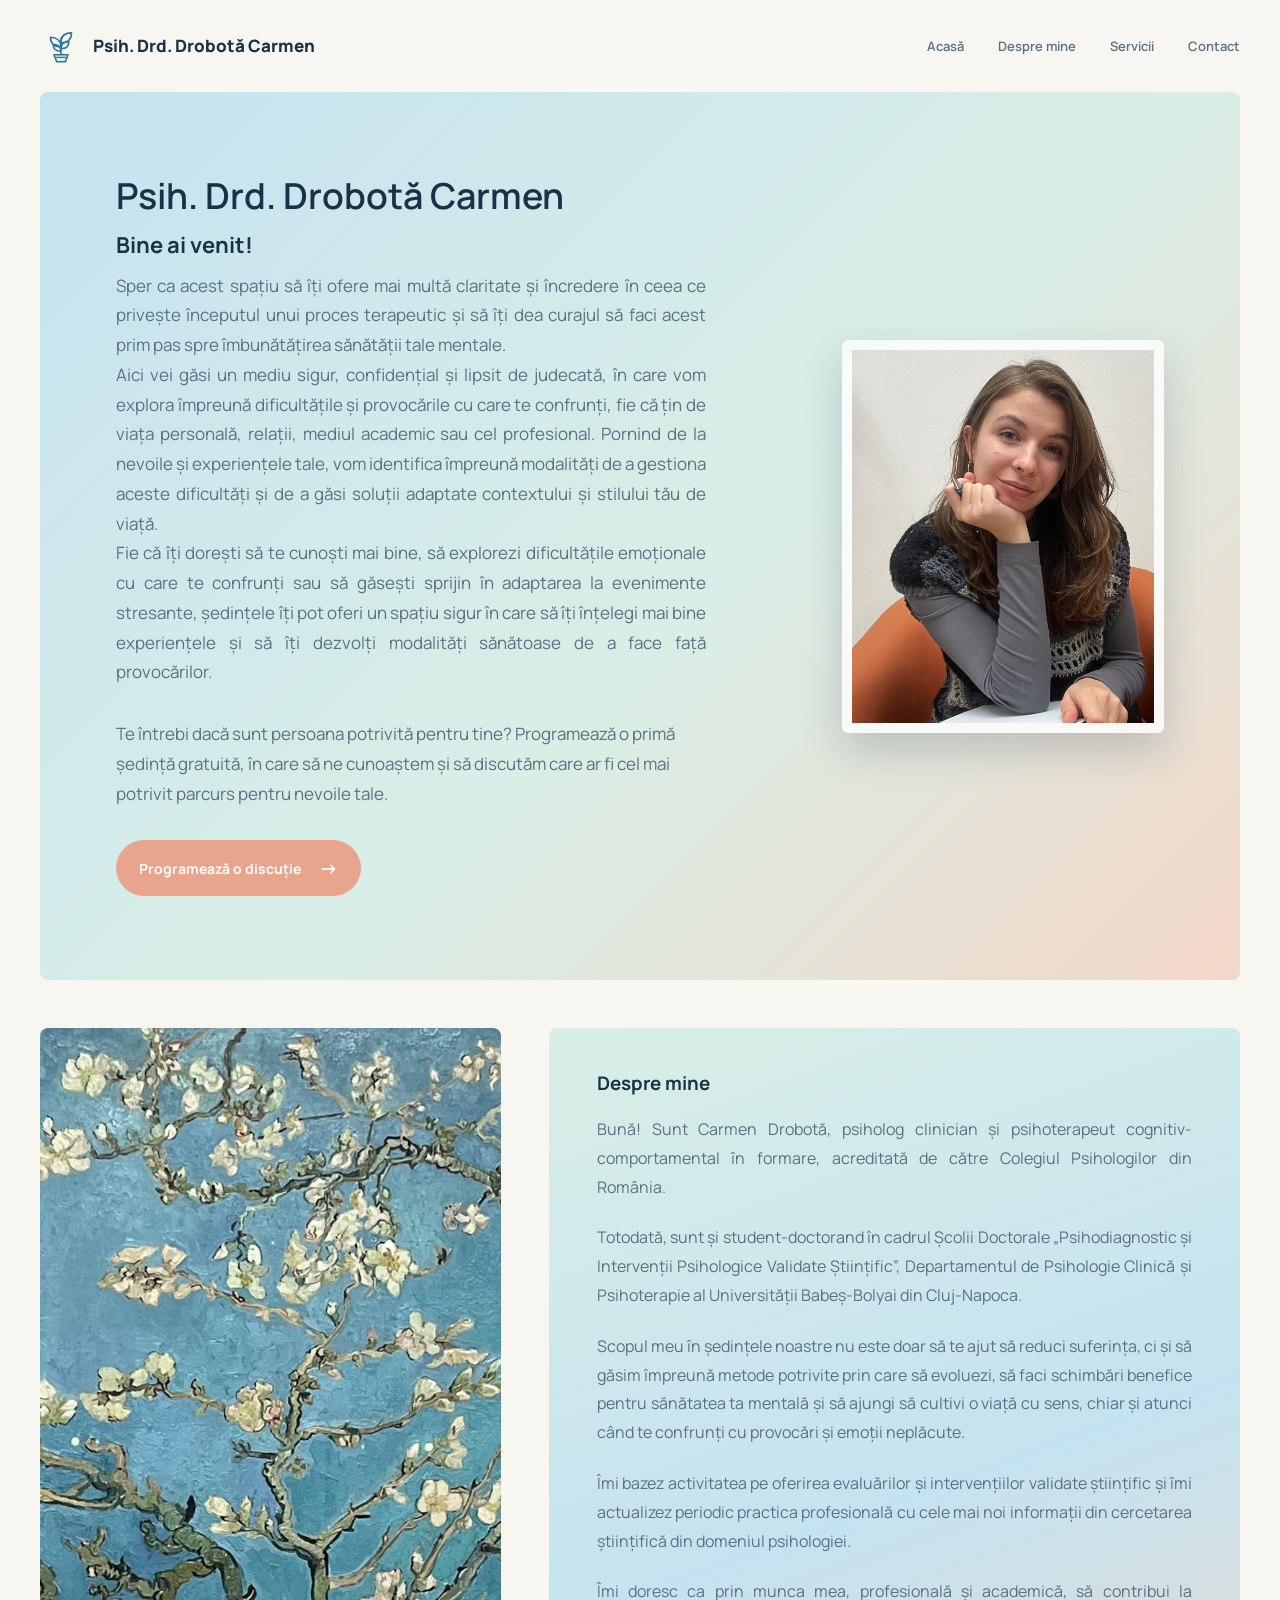
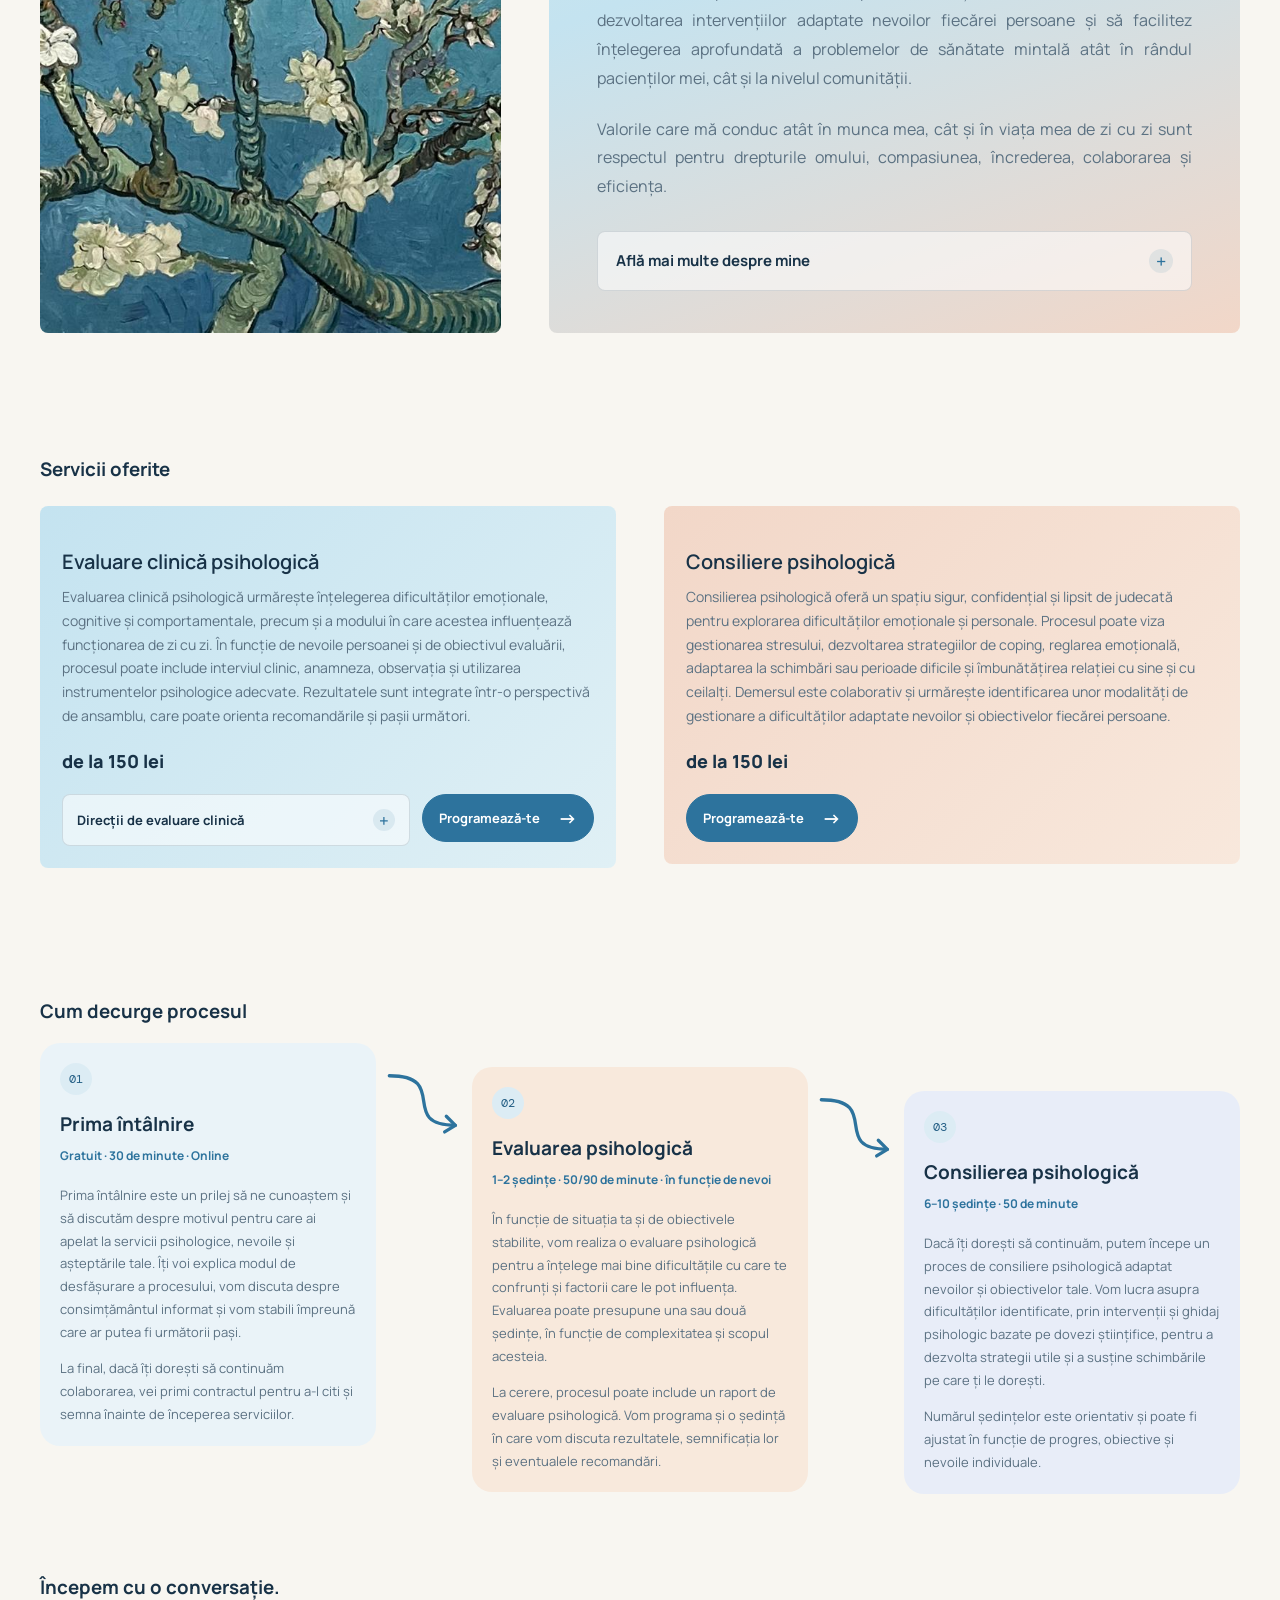
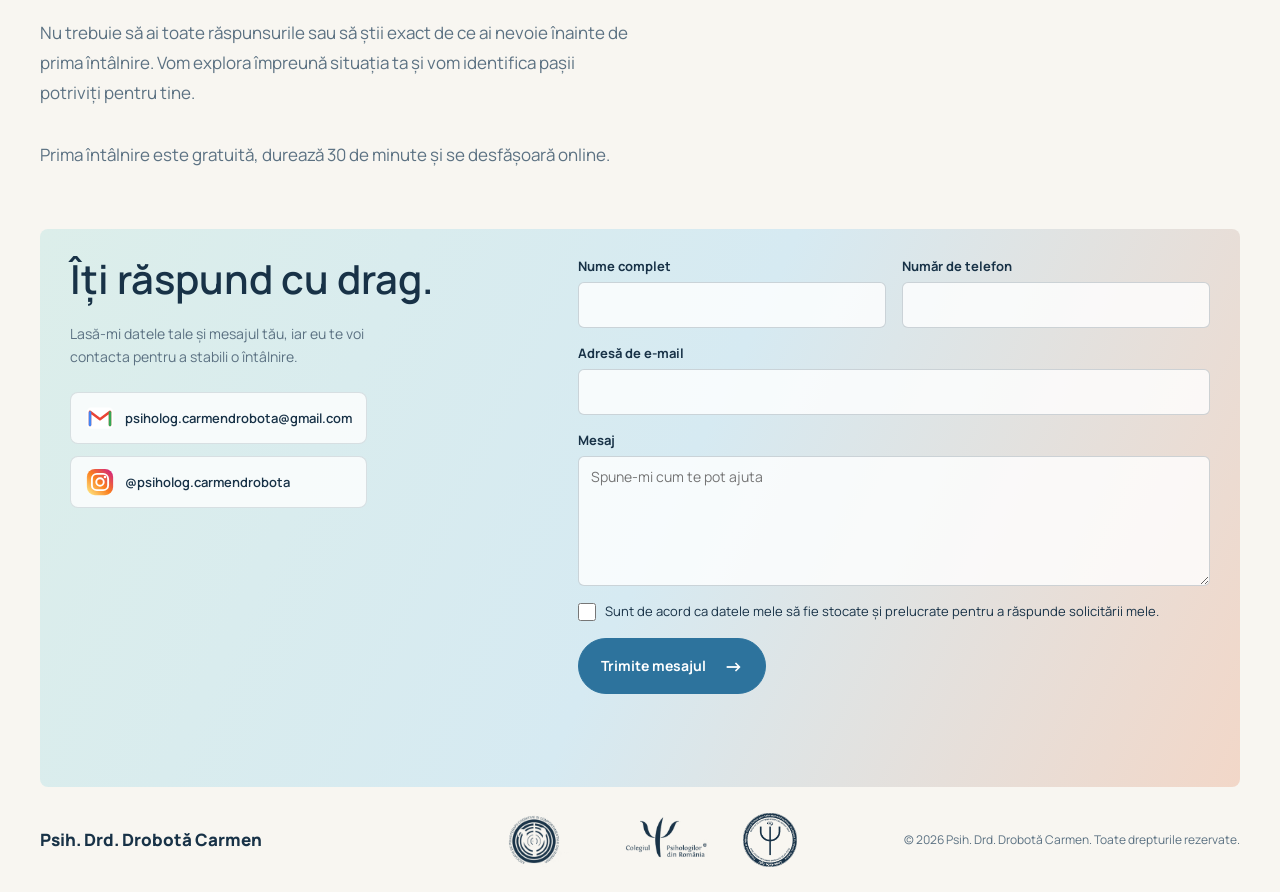
==== commit 2cd8059d: "added the send message functionality" ====
--- a/index.html
+++ b/index.html
@@ -6,7 +6,7 @@
   <meta name="description" content="Sprijin psihologic într-un spațiu sigur și fără judecată.">
   <title>Psih. Drd. Drobotă Carmen</title>
   <link rel="stylesheet" href="css/styles.css">
-  <script src="js/script.js" defer></script>
+  <script src="js/script.js?v=3" defer></script>
 </head>
 <body class="single-page">
   <header class="site-header">
@@ -147,8 +147,7 @@
           </a>
         </div>
       </div>
-      <form class="appointment-form" data-reveal="right" action="https://formsubmit.co/steopoaiea@gmail.com" method="post" novalidate>
-        <input type="hidden" name="_subject" value="Mesaj nou de pe site">
+      <form class="appointment-form" data-reveal="right" novalidate>
         <div class="form-field">
           <label for="contact-name">Nume complet</label>
           <input id="contact-name" name="Nume" type="text" autocomplete="name" required>
@@ -161,12 +160,20 @@
         </div>
         <div class="form-field form-field-wide">
           <label for="contact-email">Adresă de e-mail</label>
-          <input id="contact-email" name="email" type="email" autocomplete="email" required>
+          <input id="contact-email" name="_replyto" type="email" autocomplete="email" pattern="[^@\s]+@[^@\s.]+(\.[^@\s.]+)*\.[^@\s.]{2,}" required>
           <span class="form-error" role="alert" hidden>Adaugă adresa de e-mail.</span>
         </div>
         <div class="form-field form-field-wide">
           <label for="contact-message">Mesaj</label>
           <textarea id="contact-message" name="Mesaj" rows="5" placeholder="Spune-mi cum te pot ajuta" required></textarea>
+          <span class="form-error" role="alert" hidden>Adaugă mesajul.</span>
+        </div>
+        <div class="form-field form-field-wide consent-field">
+          <label class="consent-label" for="contact-consent">
+            <input id="contact-consent" name="consent" type="checkbox" required>
+            <span>Sunt de acord ca datele mele să fie stocate și prelucrate pentru a răspunde solicitării mele.</span>
+          </label>
+          <span class="form-error consent-error" role="alert" hidden>Bifează căsuța pentru a putea trimite mesajul.</span>
         </div>
         <button class="text-link form-submit" type="submit">Trimite mesajul <span aria-hidden="true">→</span></button>
         <p class="form-status form-field-wide" role="status" aria-live="polite"></p>
--- a/css/styles.css
+++ b/css/styles.css
@@ -205,7 +205,11 @@
 .footer-logos img { display: block; width: auto; max-width: 130px; max-height: 54px; height: auto; object-fit: contain; }
 .form-field { display: grid; min-width: 0; align-content: start; gap: 7px; }
 .form-field label { font-size: 13px; font-weight: 700; }
+.form-hint { color: var(--muted); font-size: 12px; line-height: 1.5; }
 .form-error { color: #9e3d35; font-size: 12px; }
+.consent-label { display: flex; align-items: flex-start; gap: 9px; }
+.form-field .consent-label input { flex: 0 0 auto; width: 18px; min-height: 18px; height: 18px; margin: 1px 0 0; padding: 0; }
+.consent-label span { font-weight: 400; line-height: 1.5; }
 .form-field input, .form-field textarea { width: 100%; min-width: 0; min-height: 46px; padding: 10px 12px; border: 1px solid rgba(24, 50, 71, 0.2); border-radius: 6px; background: rgba(255, 255, 255, 0.8); color: var(--ink); font: 14px var(--sans); }
 .form-field textarea { min-height: 130px; resize: vertical; }
 .form-field input:focus-visible, .form-field textarea:focus-visible { outline: 2px solid var(--accent); outline-offset: 2px; }
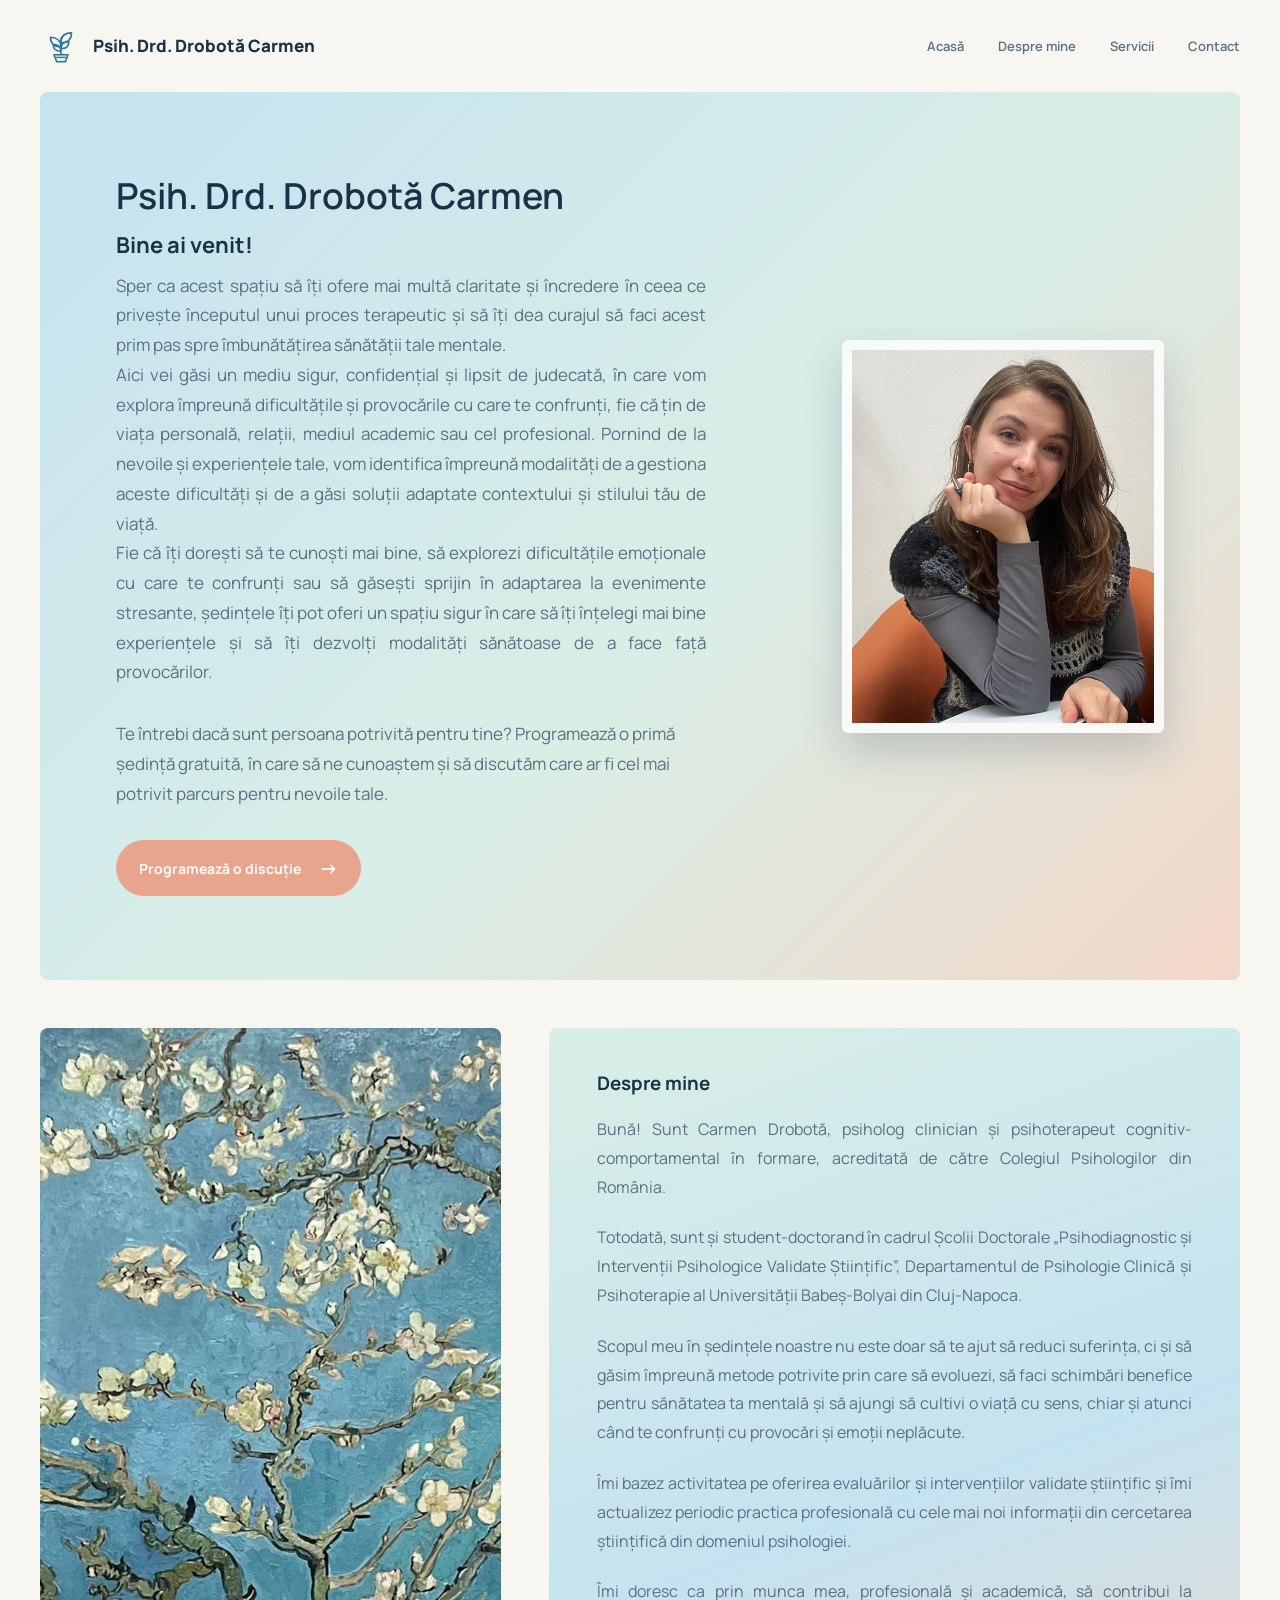
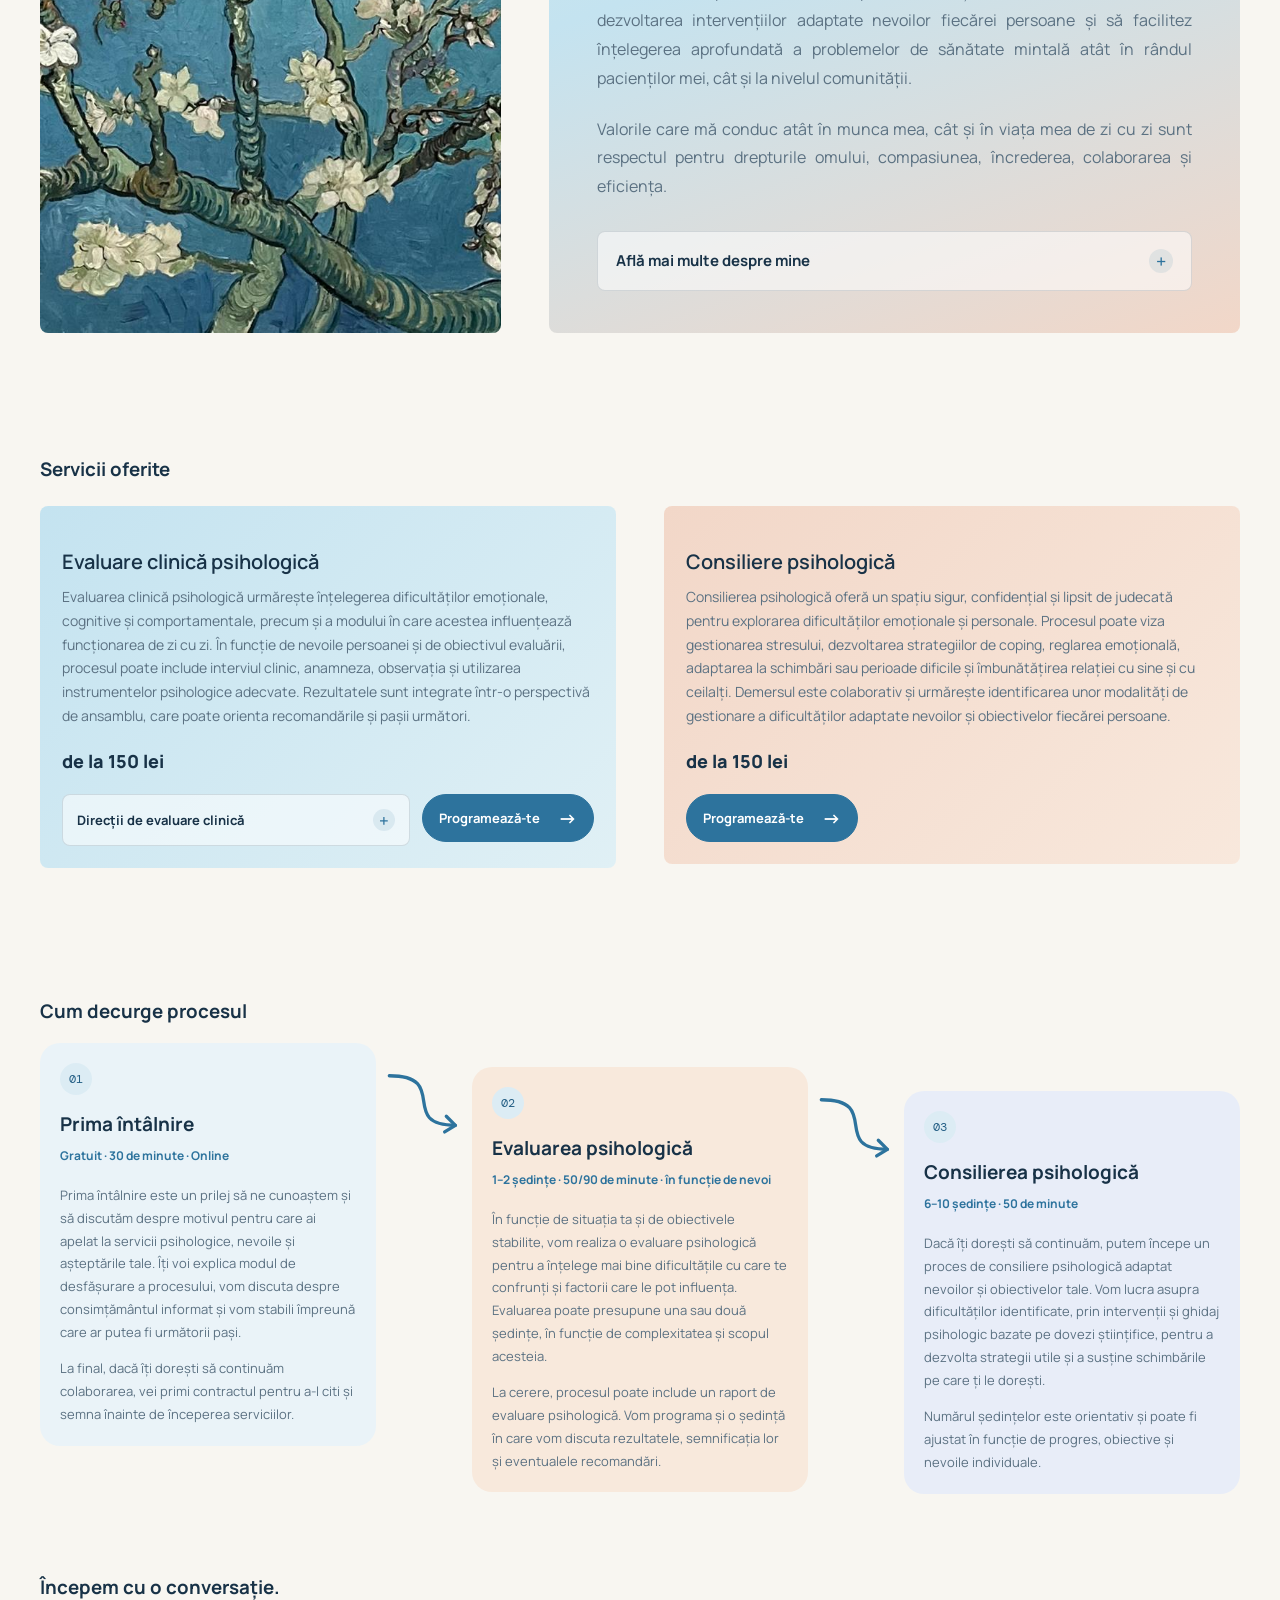
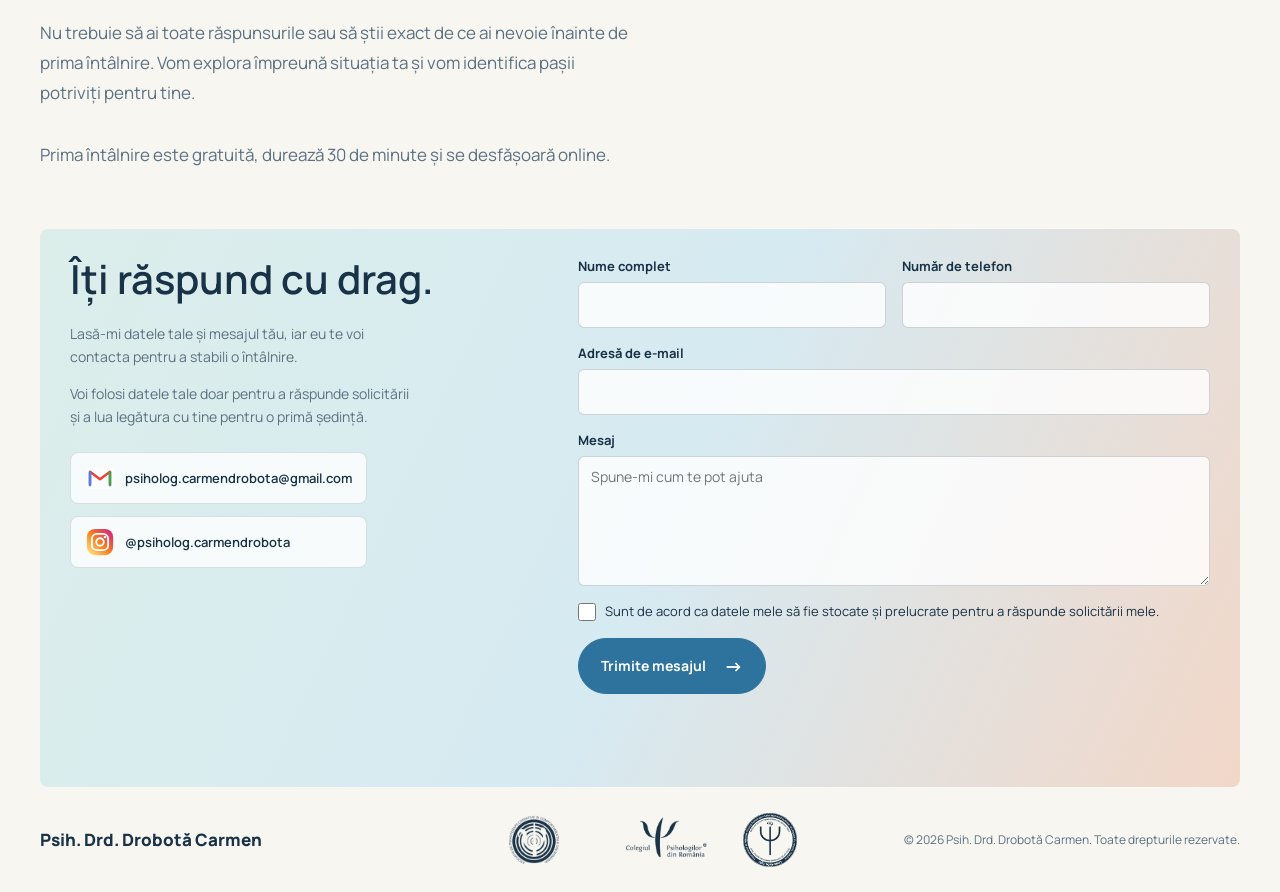
==== commit 3ac6d825: "added the send message functionality" ====
--- a/index.html
+++ b/index.html
@@ -119,6 +119,7 @@
       <div class="contact-details" data-reveal="left">
         <div class="section-heading"><h2>Îți răspund cu drag.</h2></div>
         <p class="appointment-note">Lasă-mi datele tale și mesajul tău, iar eu te voi contacta pentru a stabili o întâlnire.</p>
+        <p class="appointment-note">Voi folosi datele tale doar pentru a răspunde solicitării și a lua legătura cu tine pentru o primă ședință.</p>
         <div class="contact-methods">
           <a class="contact-social-link" href="mailto:psiholog.carmendrobota@gmail.com" aria-label="Trimite e-mail la psiholog.carmendrobota@gmail.com" title="Gmail">
             <svg class="brand-logo gmail-logo" viewBox="0 0 48 48" aria-hidden="true">
